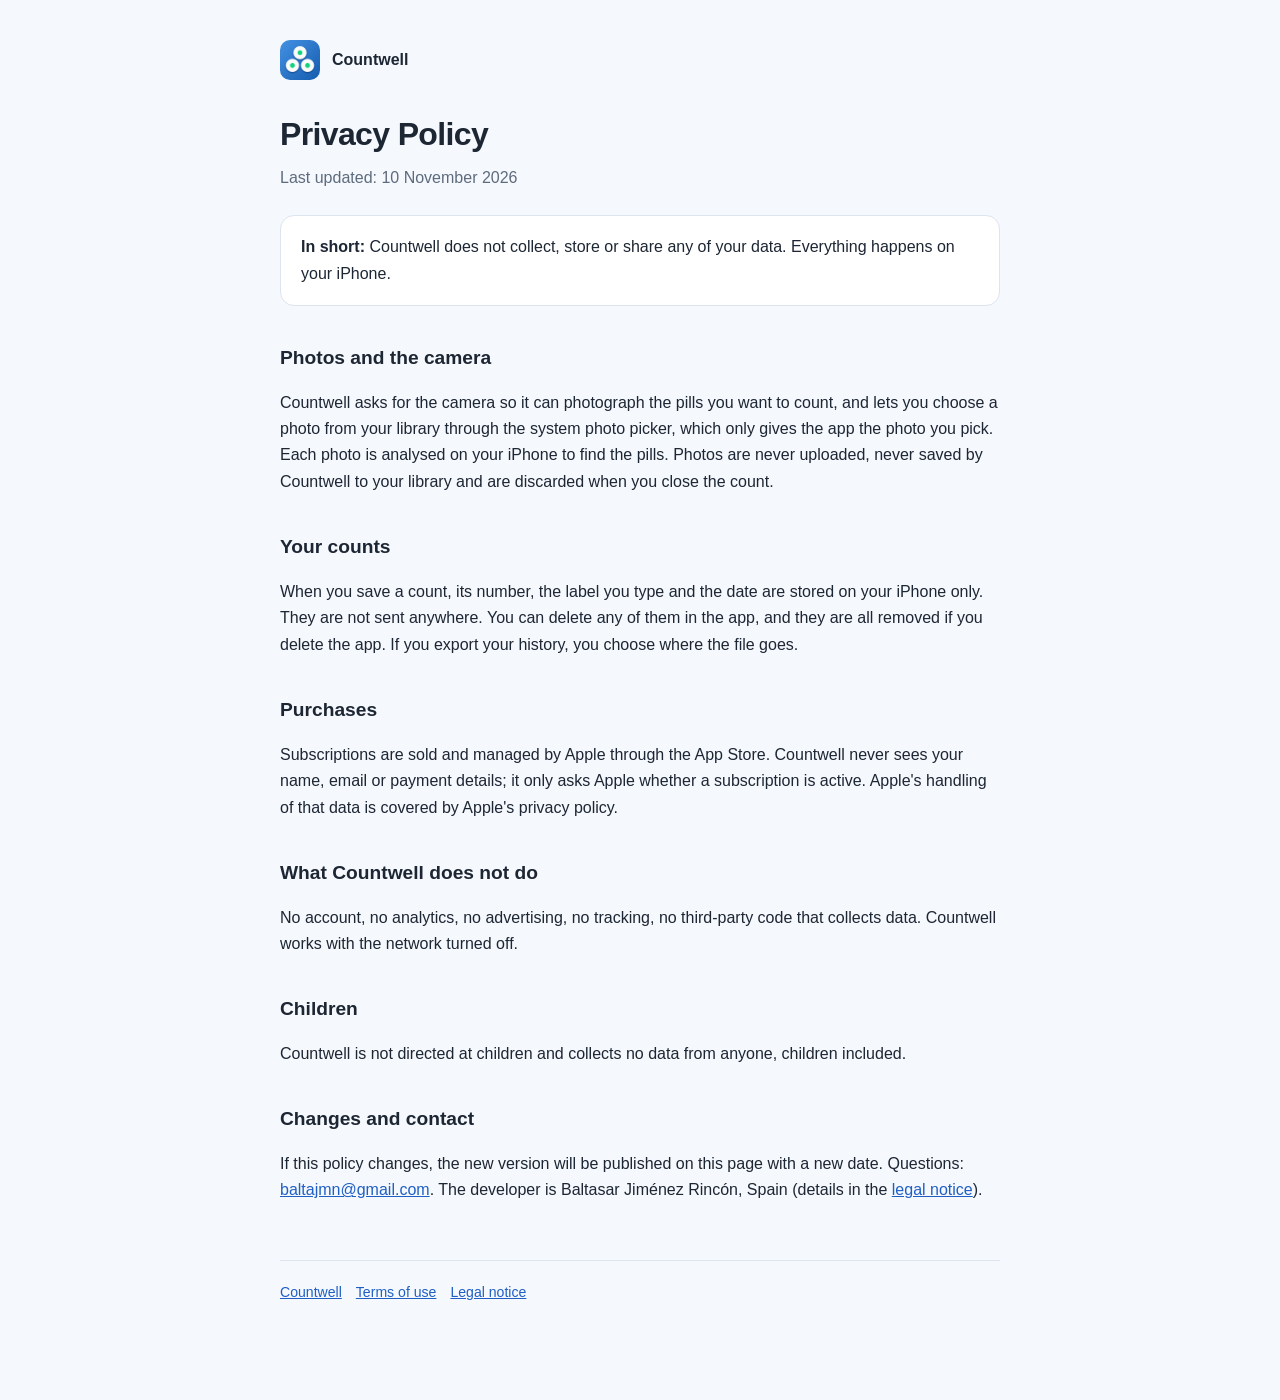
==== privacy/index.html @ ed059758 "Web de Countwell: soporte, privacidad y aviso legal Co-Authored-By: Claude Opus 5.5 <noreply@anthrop" ====
<!doctype html>
<html lang="en">
<head>
<meta charset="utf-8">
<meta name="viewport" content="width=device-width, initial-scale=1">
<title>Countwell Privacy Policy</title>
<meta name="description" content="Countwell does not collect any data. Photos are processed on your iPhone and never uploaded.">
<link rel="canonical" href="https://countwell.baltajmn.dev/privacy/">
<link rel="icon" href="/cw/icon-64.png" type="image/png">
<link rel="stylesheet" href="/cw/site.css">
</head>
<body>
<main>
<a class="brand" href="/"><img src="/cw/icon-180.png" alt="">Countwell</a>
<h1>Privacy Policy</h1>
<p class="lede">Last updated: 10 November 2026</p>

<div class="box"><p><strong>In short:</strong> Countwell does not collect, store or share any of your data. Everything happens on your iPhone.</p></div>

<h2>Photos and the camera</h2>
<p>Countwell asks for the camera so it can photograph the pills you want to count, and lets you choose a photo from your library through the system photo picker, which only gives the app the photo you pick. Each photo is analysed on your iPhone to find the pills. Photos are never uploaded, never saved by Countwell to your library and are discarded when you close the count.</p>

<h2>Your counts</h2>
<p>When you save a count, its number, the label you type and the date are stored on your iPhone only. They are not sent anywhere. You can delete any of them in the app, and they are all removed if you delete the app. If you export your history, you choose where the file goes.</p>

<h2>Purchases</h2>
<p>Subscriptions are sold and managed by Apple through the App Store. Countwell never sees your name, email or payment details; it only asks Apple whether a subscription is active. Apple's handling of that data is covered by Apple's privacy policy.</p>

<h2>What Countwell does not do</h2>
<p>No account, no analytics, no advertising, no tracking, no third-party code that collects data. Countwell works with the network turned off.</p>

<h2>Children</h2>
<p>Countwell is not directed at children and collects no data from anyone, children included.</p>

<h2>Changes and contact</h2>
<p>If this policy changes, the new version will be published on this page with a new date. Questions: <a href="mailto:baltajmn@gmail.com?subject=Countwell%20privacy">baltajmn@gmail.com</a>. The developer is Baltasar Jiménez Rincón, Spain (details in the <a href="/legal.html">legal notice</a>).</p>

<footer><a href="/">Countwell</a><a href="https://www.apple.com/legal/internet-services/itunes/dev/stdeula/">Terms of use</a><a href="/legal.html">Legal notice</a></footer>
</main>
</body>
</html>
---- cw/site.css ----
:root { --bg: #F5F8FD; --surface: #FFFFFF; --ink: #1D2633; --muted: #5E6B7D; --line: #DCE4F0; --accent: #1F5FC4; }
@media (prefers-color-scheme: dark) {
  :root { --bg: #11161E; --surface: #18202B; --ink: #E7EDF6; --muted: #9AA8BB; --line: #2A3546; --accent: #7FB0FF; }
}
* { box-sizing: border-box; }
body { margin: 0; padding: 40px 20px 96px; background: var(--bg); color: var(--ink);
  font: 16px/1.65 -apple-system, BlinkMacSystemFont, "Segoe UI", Roboto, Helvetica, Arial, sans-serif; }
main { max-width: 720px; margin: 0 auto; }
h1 { font-size: 2rem; font-weight: 650; letter-spacing: -0.02em; margin: 0 0 4px; }
h2 { font-size: 1.2rem; font-weight: 650; margin: 36px 0 8px; }
.brand { display: flex; align-items: center; gap: 12px; margin: 0 0 28px; text-decoration: none; color: var(--ink); font-weight: 650; }
.brand img { width: 40px; height: 40px; border-radius: 10px; }
.lede { color: var(--muted); margin: 0 0 24px; }
.box { background: var(--surface); border: 1px solid var(--line); border-radius: 14px; padding: 18px 20px; margin: 24px 0; }
.box p { margin: 0; }
table { border-collapse: collapse; width: 100%; font-size: 0.94rem; }
th, td { text-align: left; padding: 10px 12px; border-bottom: 1px solid var(--line); vertical-align: top; }
th { color: var(--muted); font-weight: 600; width: 32%; }
a { color: var(--accent); }
footer { color: var(--muted); font-size: 0.88rem; margin-top: 56px; border-top: 1px solid var(--line); padding-top: 20px; }
footer a { margin-right: 14px; }
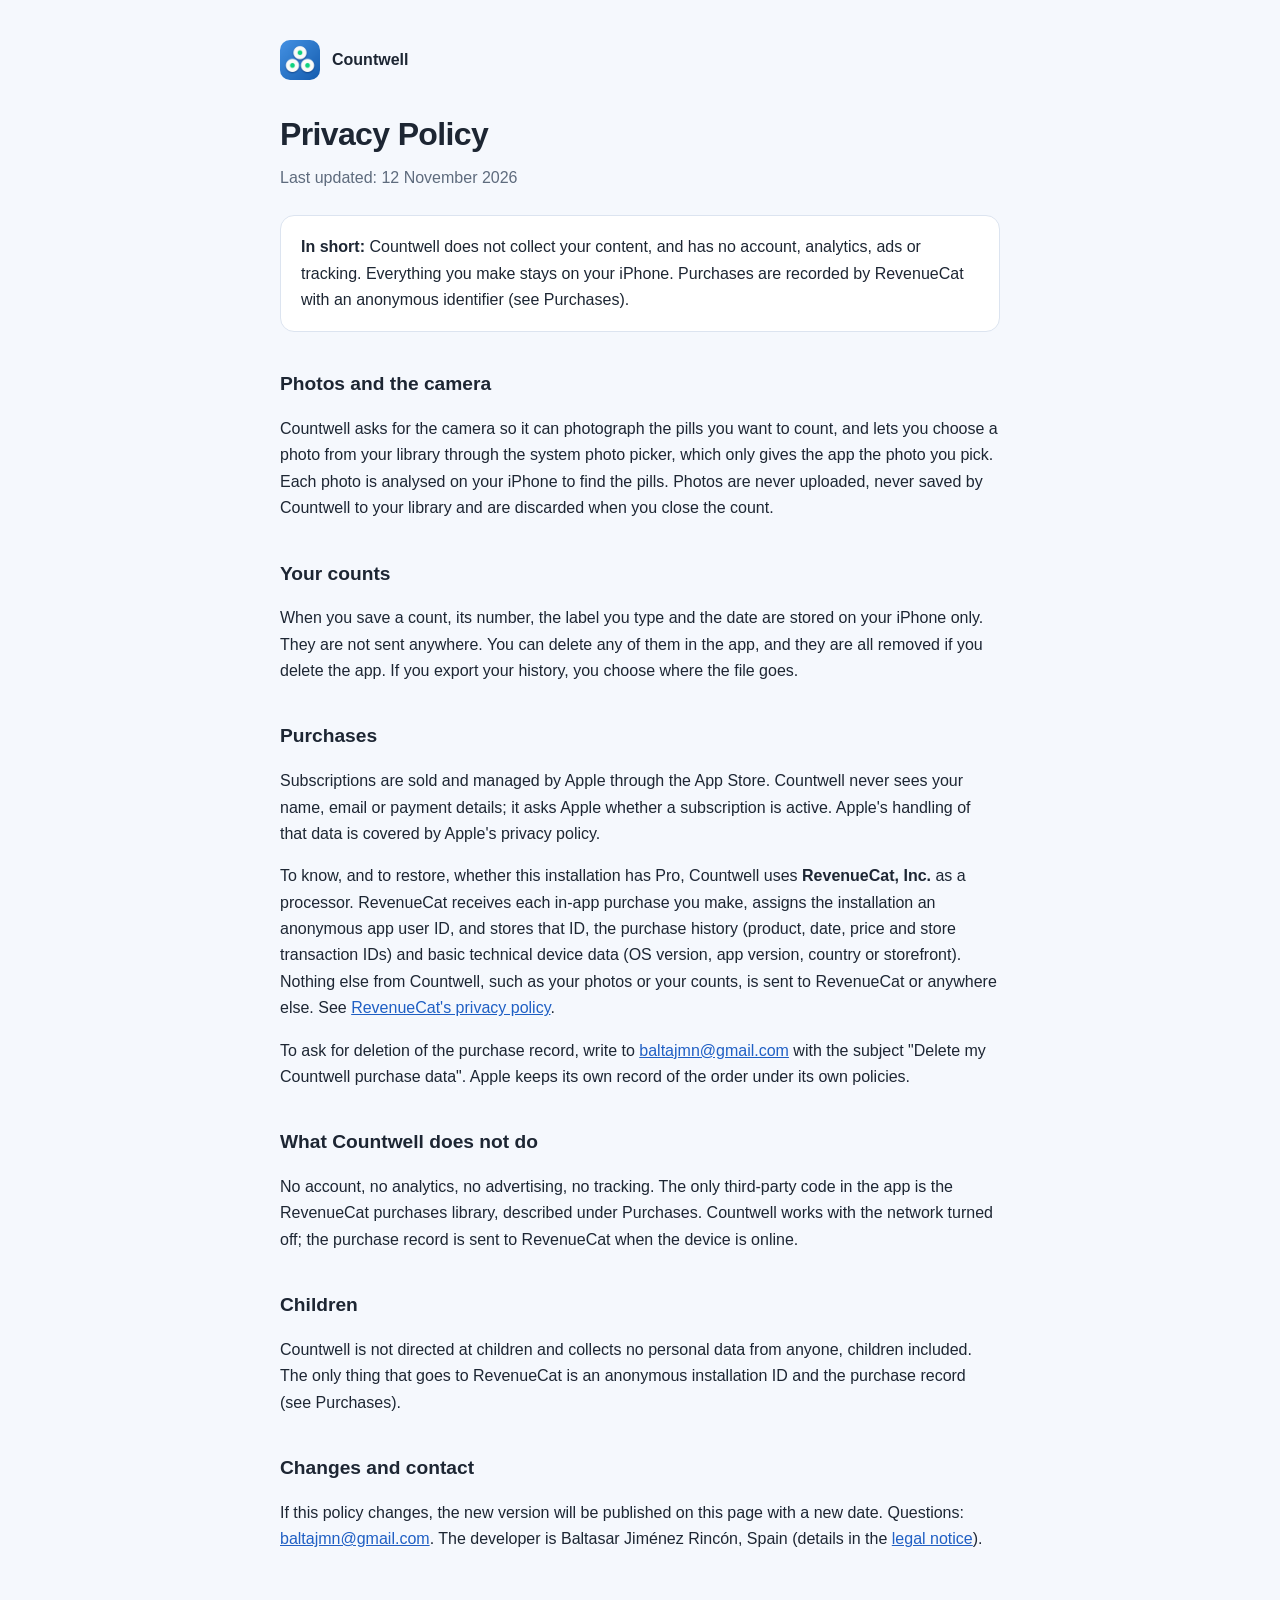
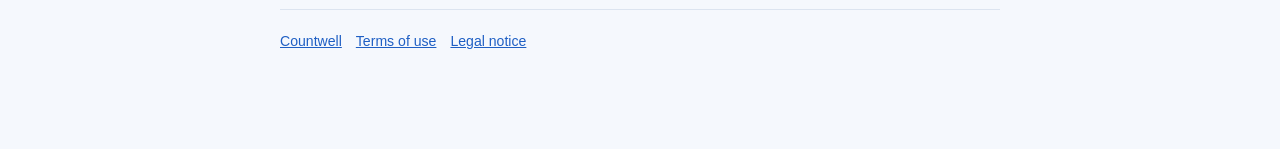
==== commit 14458a84: "Privacy: RevenueCat records purchases Co-Authored-By: Claude Opus 5.5 <noreply@anthropic.com>" ====
--- a/privacy/index.html
+++ b/privacy/index.html
@@ -4,7 +4,7 @@
 <meta charset="utf-8">
 <meta name="viewport" content="width=device-width, initial-scale=1">
 <title>Countwell Privacy Policy</title>
-<meta name="description" content="Countwell does not collect any data. Photos are processed on your iPhone and never uploaded.">
+<meta name="description" content="Countwell does not collect your content and has no account, analytics, ads or tracking. Photos are processed on your iPhone and never uploaded. Purchases are recorded by RevenueCat with an anonymous identifier.">
 <link rel="canonical" href="https://countwell.baltajmn.dev/privacy/">
 <link rel="icon" href="/cw/icon-64.png" type="image/png">
 <link rel="stylesheet" href="/cw/site.css">
@@ -13,9 +13,9 @@
 <main>
 <a class="brand" href="/"><img src="/cw/icon-180.png" alt="">Countwell</a>
 <h1>Privacy Policy</h1>
-<p class="lede">Last updated: 10 November 2026</p>
+<p class="lede">Last updated: 12 November 2026</p>
 
-<div class="box"><p><strong>In short:</strong> Countwell does not collect, store or share any of your data. Everything happens on your iPhone.</p></div>
+<div class="box"><p><strong>In short:</strong> Countwell does not collect your content, and has no account, analytics, ads or tracking. Everything you make stays on your iPhone. Purchases are recorded by RevenueCat with an anonymous identifier (see Purchases).</p></div>
 
 <h2>Photos and the camera</h2>
 <p>Countwell asks for the camera so it can photograph the pills you want to count, and lets you choose a photo from your library through the system photo picker, which only gives the app the photo you pick. Each photo is analysed on your iPhone to find the pills. Photos are never uploaded, never saved by Countwell to your library and are discarded when you close the count.</p>
@@ -24,13 +24,15 @@
 <p>When you save a count, its number, the label you type and the date are stored on your iPhone only. They are not sent anywhere. You can delete any of them in the app, and they are all removed if you delete the app. If you export your history, you choose where the file goes.</p>
 
 <h2>Purchases</h2>
-<p>Subscriptions are sold and managed by Apple through the App Store. Countwell never sees your name, email or payment details; it only asks Apple whether a subscription is active. Apple's handling of that data is covered by Apple's privacy policy.</p>
+<p>Subscriptions are sold and managed by Apple through the App Store. Countwell never sees your name, email or payment details; it asks Apple whether a subscription is active. Apple's handling of that data is covered by Apple's privacy policy.</p>
+<p>To know, and to restore, whether this installation has Pro, Countwell uses <strong>RevenueCat, Inc.</strong> as a processor. RevenueCat receives each in-app purchase you make, assigns the installation an anonymous app user ID, and stores that ID, the purchase history (product, date, price and store transaction IDs) and basic technical device data (OS version, app version, country or storefront). Nothing else from Countwell, such as your photos or your counts, is sent to RevenueCat or anywhere else. See <a href="https://www.revenuecat.com/privacy" rel="noopener">RevenueCat's privacy policy</a>.</p>
+<p>To ask for deletion of the purchase record, write to <a href="mailto:baltajmn@gmail.com?subject=Delete%20my%20Countwell%20purchase%20data">baltajmn@gmail.com</a> with the subject "Delete my Countwell purchase data". Apple keeps its own record of the order under its own policies.</p>
 
 <h2>What Countwell does not do</h2>
-<p>No account, no analytics, no advertising, no tracking, no third-party code that collects data. Countwell works with the network turned off.</p>
+<p>No account, no analytics, no advertising, no tracking. The only third-party code in the app is the RevenueCat purchases library, described under Purchases. Countwell works with the network turned off; the purchase record is sent to RevenueCat when the device is online.</p>
 
 <h2>Children</h2>
-<p>Countwell is not directed at children and collects no data from anyone, children included.</p>
+<p>Countwell is not directed at children and collects no personal data from anyone, children included. The only thing that goes to RevenueCat is an anonymous installation ID and the purchase record (see Purchases).</p>
 
 <h2>Changes and contact</h2>
 <p>If this policy changes, the new version will be published on this page with a new date. Questions: <a href="mailto:baltajmn@gmail.com?subject=Countwell%20privacy">baltajmn@gmail.com</a>. The developer is Baltasar Jiménez Rincón, Spain (details in the <a href="/legal.html">legal notice</a>).</p>
